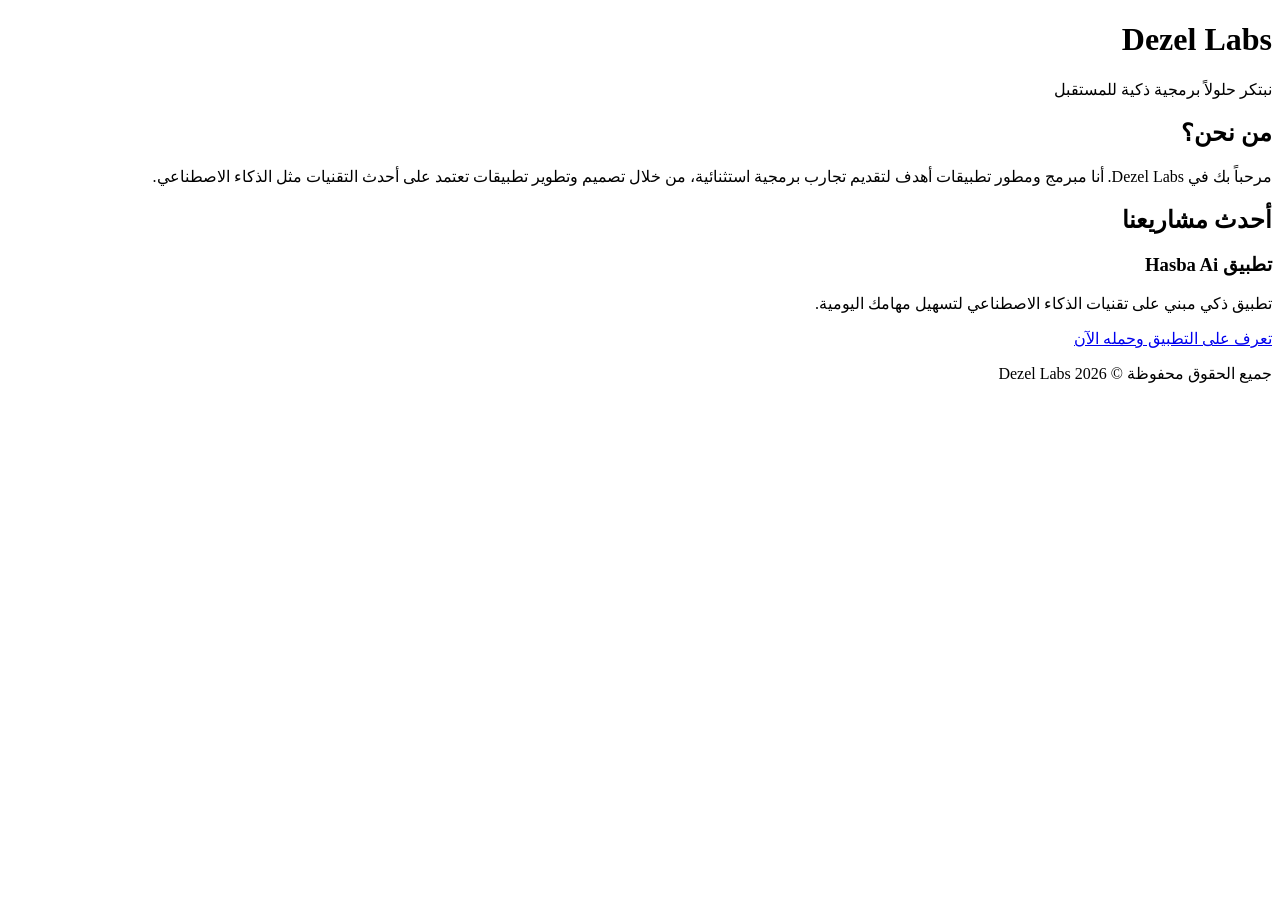
==== index.html @ 181e0662 "Add initial HTML structure for Dezel Labs site" ====
<!DOCTYPE html>
<html lang="ar" dir="rtl">
<head>
    <meta charset="UTF-8">
    <meta name="viewport" content="width=device-width, initial-scale=1.0">
    <title>Dezel Labs | الصفحة الرئيسية</title>
    <link rel="stylesheet" href="style.css">
    <link href="https://fonts.googleapis.com/css2?family=Cairo:wght@400;700&display=swap" rel="stylesheet">
</head>
<body>
    <header>
        <h1>Dezel Labs</h1>
        <p>نبتكر حلولاً برمجية ذكية للمستقبل</p>
    </header>

    <section class="about">
        <h2>من نحن؟</h2>
        <p>مرحباً بك في Dezel Labs. أنا مبرمج ومطور تطبيقات أهدف لتقديم تجارب برمجية استثنائية، من خلال تصميم وتطوير تطبيقات تعتمد على أحدث التقنيات مثل الذكاء الاصطناعي.</p>
    </section>

    <section class="projects">
        <h2>أحدث مشاريعنا</h2>
        <div class="project-card">
            <h3>تطبيق Hasba Ai</h3>
            <p>تطبيق ذكي مبني على تقنيات الذكاء الاصطناعي لتسهيل مهامك اليومية.</p>
            <a href="hasba-ai.html" class="btn">تعرف على التطبيق وحمله الآن</a>
        </div>
    </section>

    <footer>
        <p>جميع الحقوق محفوظة &copy; 2026 Dezel Labs</p>
    </footer>
</body>
</html>
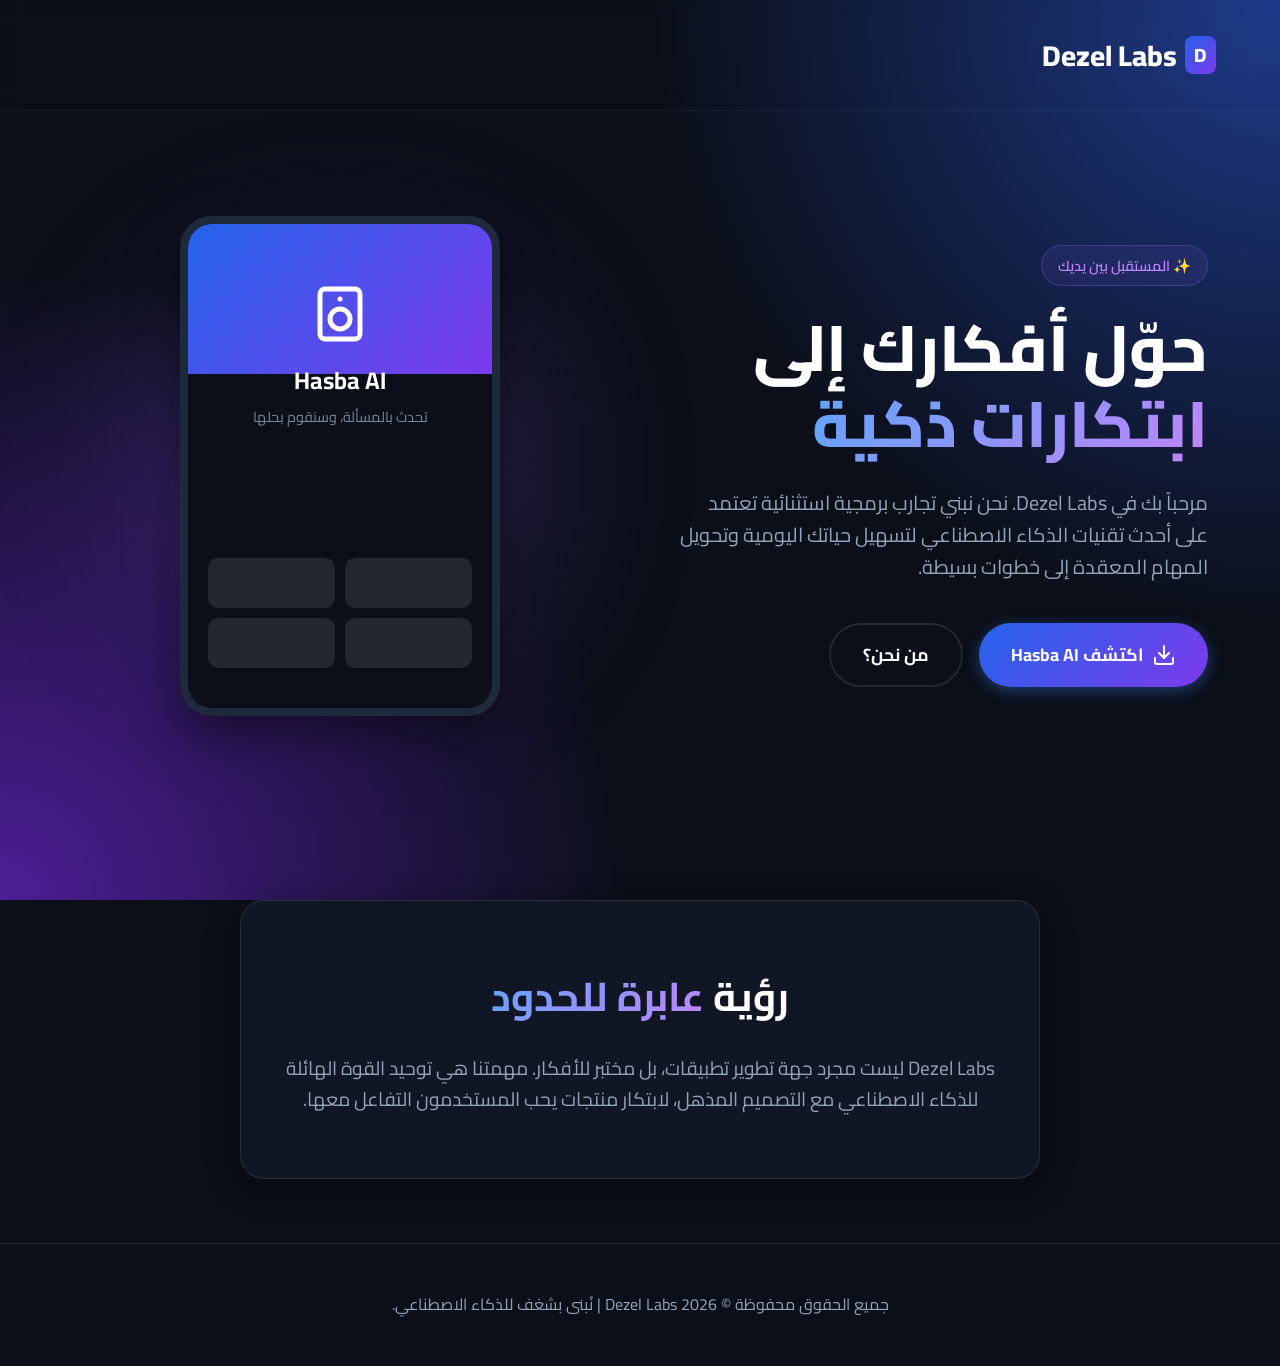
==== commit 2fa829cd: "Modern Redesign" ====
--- a/index.html
+++ b/index.html
@@ -3,32 +3,64 @@
 <head>
     <meta charset="UTF-8">
     <meta name="viewport" content="width=device-width, initial-scale=1.0">
-    <title>Dezel Labs | الصفحة الرئيسية</title>
+    <title>Dezel Labs | استكشف المستقبل عبر الذكاء الاصطناعي</title>
+    <!-- SEO Meta Tags -->
+    <meta name="description" content="ديزل لابز، نبتكر حلولاً برمجية ذكية للمستقبل عبر أدوات الذكاء الاصطناعي. حمل تطبيق الحاسبة الصوتية الذكية Hasba AI الآن.">
+    <meta name="theme-color" content="#0b0f19">
     <link rel="stylesheet" href="style.css">
-    <link href="https://fonts.googleapis.com/css2?family=Cairo:wght@400;700&display=swap" rel="stylesheet">
 </head>
 <body>
     <header>
-        <h1>Dezel Labs</h1>
-        <p>نبتكر حلولاً برمجية ذكية للمستقبل</p>
+        <a href="index.html" class="logo">
+            <span>D</span> Dezel Labs
+        </a>
     </header>
 
-    <section class="about">
-        <h2>من نحن؟</h2>
-        <p>مرحباً بك في Dezel Labs. أنا مبرمج ومطور تطبيقات أهدف لتقديم تجارب برمجية استثنائية، من خلال تصميم وتطوير تطبيقات تعتمد على أحدث التقنيات مثل الذكاء الاصطناعي.</p>
-    </section>
+    <main class="container">
+        <section class="hero">
+            <div class="hero-content">
+                <span class="hero-badge">✨ المستقبل بين يديك</span>
+                <h1>حوّل أفكارك إلى <span class="text-gradient">ابتكارات ذكية</span></h1>
+                <p>مرحباً بك في Dezel Labs. نحن نبني تجارب برمجية استثنائية تعتمد على أحدث تقنيات الذكاء الاصطناعي لتسهيل حياتك اليومية وتحويل المهام المعقدة إلى خطوات بسيطة.</p>
+                
+                <div class="hero-buttons">
+                    <a href="hasba-ai.html" class="btn">
+                        <svg width="24" height="24" viewBox="0 0 24 24" fill="none" stroke="currentColor" stroke-width="2" stroke-linecap="round" stroke-linejoin="round"><path d="M21 15v4a2 2 0 0 1-2 2H5a2 2 0 0 1-2-2v-4"></path><polyline points="7 10 12 15 17 10"></polyline><line x1="12" y1="15" x2="12" y2="3"></line></svg>
+                        اكتشف Hasba AI
+                    </a>
+                    <a href="#about" class="btn btn-secondary">من نحن؟</a>
+                </div>
+            </div>
+            
+            <div class="hero-mockup">
+                <!-- Glowing effect orb -->
+                <div class="glow-orb"></div>
+                <!-- Since we don't have the AI image yet, we use a beautiful inline CSS visual representation -->
+                <div class="mockup-img" style="background:#0b0f19; height: 500px; display:flex; flex-direction:column; padding:20px; text-align:center; position:relative; overflow:hidden;">
+                    <div style="background:linear-gradient(135deg, #2563eb, #7c3aed); position:absolute; top:0; left:0; right:0; height:150px; border-radius: 20px 20px 0 0;"></div>
+                    <div style="z-index:1; margin-top:40px; color:white;">
+                        <svg width="60" height="60" viewBox="0 0 24 24" fill="none" stroke="white" stroke-width="2" stroke-linecap="round" stroke-linejoin="round"><rect x="4" y="2" width="16" height="20" rx="2" ry="2"></rect><circle cx="12" cy="14" r="4"></circle><line x1="12" y1="6" x2="12.01" y2="6"></line></svg>
+                        <h2 style="margin-top:10px; font-size:1.5rem;">Hasba AI</h2>
+                        <p style="font-size:0.9rem; opacity:0.8; margin-top:5px;">تحدث بالمسألة، وسنقوم بحلها</p>
+                    </div>
+                    <div style="z-index:1; display:grid; grid-template-columns: 1fr 1fr; gap:10px; margin-top:auto; padding-bottom:20px;">
+                        <div style="background:rgba(255,255,255,0.1); height:50px; border-radius:10px;"></div>
+                        <div style="background:rgba(255,255,255,0.1); height:50px; border-radius:10px;"></div>
+                        <div style="background:rgba(255,255,255,0.1); height:50px; border-radius:10px;"></div>
+                        <div style="background:rgba(255,255,255,0.1); height:50px; border-radius:10px;"></div>
+                    </div>
+                </div>
+            </div>
+        </section>
 
-    <section class="projects">
-        <h2>أحدث مشاريعنا</h2>
-        <div class="project-card">
-            <h3>تطبيق Hasba Ai</h3>
-            <p>تطبيق ذكي مبني على تقنيات الذكاء الاصطناعي لتسهيل مهامك اليومية.</p>
-            <a href="hasba-ai.html" class="btn">تعرف على التطبيق وحمله الآن</a>
-        </div>
-    </section>
+        <section id="about" class="about glass-panel">
+            <h2>رؤية <span class="text-gradient">عابرة للحدود</span></h2>
+            <p>Dezel Labs ليست مجرد جهة تطوير تطبيقات، بل مختبر للأفكار. مهمتنا هي توحيد القوة الهائلة للذكاء الاصطناعي مع التصميم المذهل، لابتكار منتجات يحب المستخدمون التفاعل معها.</p>
+        </section>
+    </main>
 
     <footer>
-        <p>جميع الحقوق محفوظة &copy; 2026 Dezel Labs</p>
+        <p>جميع الحقوق محفوظة &copy; 2026 Dezel Labs | نُبنى بشغف للذكاء الاصطناعي.</p>
     </footer>
 </body>
 </html>
--- a/style.css
+++ b/style.css
@@ -0,0 +1,379 @@
+@import url('https://fonts.googleapis.com/css2?family=Cairo:wght@300;400;600;700;800&display=swap');
+
+:root {
+    --bg-color: #0b0f19;
+    --card-bg: rgba(20, 26, 42, 0.7);
+    --border-color: rgba(255, 255, 255, 0.1);
+    --text-primary: #ffffff;
+    --text-secondary: #94a3b8;
+    --accent-glow: #3b82f6;
+    --accent-purple: #8b5cf6;
+    --gradient-bg: radial-gradient(circle at top right, #1e3a8a, transparent 40%),
+                   radial-gradient(circle at bottom left, #4c1d95, transparent 40%);
+    --gradient-text: linear-gradient(135deg, #60a5fa, #c084fc);
+    --btn-primary: linear-gradient(135deg, #2563eb, #7c3aed);
+    --btn-hover: linear-gradient(135deg, #1d4ed8, #6d28d9);
+    --btn-download: linear-gradient(135deg, #10b981, #059669);
+    --btn-download-hover: linear-gradient(135deg, #059669, #047857);
+}
+
+* {
+    margin: 0;
+    padding: 0;
+    box-sizing: border-box;
+}
+
+body {
+    font-family: 'Cairo', sans-serif;
+    background-color: var(--bg-color);
+    color: var(--text-primary);
+    line-height: 1.6;
+    overflow-x: hidden;
+    min-height: 100vh;
+    background-image: var(--gradient-bg);
+    background-attachment: fixed;
+}
+
+/* Glassmorphism Utilities */
+.glass-panel {
+    background: var(--card-bg);
+    backdrop-filter: blur(12px);
+    -webkit-backdrop-filter: blur(12px);
+    border: 1px solid var(--border-color);
+    border-radius: 24px;
+    box-shadow: 0 8px 32px 0 rgba(0, 0, 0, 0.37);
+}
+
+.text-gradient {
+    background: var(--gradient-text);
+    -webkit-background-clip: text;
+    -webkit-text-fill-color: transparent;
+    background-clip: text;
+    display: inline-block;
+}
+
+/* Header & Nav */
+header {
+    padding: 2rem 5%;
+    display: flex;
+    justify-content: space-between;
+    align-items: center;
+    position: fixed;
+    width: 100%;
+    top: 0;
+    z-index: 1000;
+    backdrop-filter: blur(10px);
+    border-bottom: 1px solid rgba(255, 255, 255, 0.05);
+}
+
+.logo {
+    font-size: 1.8rem;
+    font-weight: 800;
+    text-decoration: none;
+    color: var(--text-primary);
+    display: flex;
+    align-items: center;
+    gap: 0.5rem;
+}
+
+.logo span {
+    background: var(--btn-primary);
+    padding: 0.2rem 0.6rem;
+    border-radius: 8px;
+    font-size: 1.2rem;
+}
+
+/* Standard Buttons */
+.btn {
+    display: inline-flex;
+    align-items: center;
+    justify-content: center;
+    gap: 0.5rem;
+    background: var(--btn-primary);
+    color: white;
+    padding: 1rem 2rem;
+    border-radius: 50px;
+    text-decoration: none;
+    font-weight: 700;
+    font-size: 1.1rem;
+    transition: all 0.3s cubic-bezier(0.25, 0.8, 0.25, 1);
+    border: none;
+    cursor: pointer;
+    box-shadow: 0 4px 15px rgba(59, 130, 246, 0.4);
+}
+
+.btn:hover {
+    background: var(--btn-hover);
+    transform: translateY(-3px);
+    box-shadow: 0 8px 25px rgba(59, 130, 246, 0.6);
+}
+
+.btn-download {
+    background: var(--btn-download);
+    box-shadow: 0 4px 15px rgba(16, 185, 129, 0.4);
+    font-size: 1.2rem;
+    padding: 1.2rem 2.5rem;
+}
+
+.btn-download:hover {
+    background: var(--btn-download-hover);
+    box-shadow: 0 8px 25px rgba(16, 185, 129, 0.6);
+}
+
+.btn-secondary {
+    background: transparent;
+    border: 2px solid var(--border-color);
+    box-shadow: none;
+}
+
+.btn-secondary:hover {
+    background: rgba(255, 255, 255, 0.1);
+    box-shadow: none;
+}
+
+/* Sections */
+.container {
+    max-width: 1200px;
+    margin: 0 auto;
+    padding: 0 2rem;
+}
+
+section {
+    padding: 8rem 0 4rem;
+}
+
+/* Hero Section */
+.hero {
+    display: flex;
+    align-items: center;
+    justify-content: space-between;
+    min-height: 100vh;
+    padding-top: 6rem;
+    gap: 4rem;
+}
+
+.hero-content {
+    flex: 1;
+    animation: fadeUp 1s ease-out;
+}
+
+.hero-badge {
+    display: inline-block;
+    padding: 0.5rem 1rem;
+    background: rgba(139, 92, 246, 0.1);
+    border: 1px solid rgba(139, 92, 246, 0.3);
+    color: #c084fc;
+    border-radius: 50px;
+    font-size: 0.9rem;
+    font-weight: 600;
+    margin-bottom: 1.5rem;
+}
+
+.hero h1 {
+    font-size: 4rem;
+    font-weight: 800;
+    line-height: 1.2;
+    margin-bottom: 1.5rem;
+}
+
+.hero p {
+    font-size: 1.25rem;
+    color: var(--text-secondary);
+    margin-bottom: 2.5rem;
+    max-width: 600px;
+}
+
+.hero-buttons {
+    display: flex;
+    gap: 1rem;
+    flex-wrap: wrap;
+}
+
+/* Mockup Container */
+.hero-mockup {
+    flex: 1;
+    position: relative;
+    display: flex;
+    justify-content: center;
+    align-items: center;
+    animation: float 6s ease-in-out infinite;
+}
+
+.mockup-img {
+    max-width: 100%;
+    width: 320px;
+    border-radius: 32px;
+    box-shadow: 0 20px 50px rgba(0, 0, 0, 0.5);
+    border: 8px solid #1e293b;
+    z-index: 2;
+}
+
+.glow-orb {
+    position: absolute;
+    width: 300px;
+    height: 300px;
+    background: var(--accent-purple);
+    border-radius: 50%;
+    filter: blur(100px);
+    opacity: 0.5;
+    z-index: 1;
+}
+
+/* About Section */
+.about {
+    text-align: center;
+    max-width: 800px;
+    margin: 0 auto;
+    padding: 4rem 2rem;
+}
+
+.about h2 {
+    font-size: 2.5rem;
+    margin-bottom: 1.5rem;
+}
+
+.about p {
+    color: var(--text-secondary);
+    font-size: 1.2rem;
+}
+
+/* App Details Page Specifics */
+.app-header {
+    text-align: center;
+    padding-top: 10rem;
+    margin-bottom: 4rem;
+}
+
+.app-header h1 {
+    font-size: 3.5rem;
+    margin-bottom: 1rem;
+}
+
+.features-grid {
+    display: grid;
+    grid-template-columns: repeat(auto-fit, minmax(300px, 1fr));
+    gap: 2rem;
+    margin: 4rem 0;
+}
+
+.feature-card {
+    padding: 2.5rem;
+    transition: transform 0.3s;
+}
+
+.feature-card:hover {
+    transform: translateY(-10px);
+}
+
+.feature-icon {
+    font-size: 2.5rem;
+    margin-bottom: 1.5rem;
+    display: inline-block;
+}
+
+.feature-card h3 {
+    font-size: 1.5rem;
+    margin-bottom: 1rem;
+    color: white;
+}
+
+.feature-card p {
+    color: var(--text-secondary);
+}
+
+.download-cta {
+    text-align: center;
+    padding: 5rem 2rem;
+    margin-top: 4rem;
+}
+
+.download-cta h2 {
+    font-size: 2.5rem;
+    margin-bottom: 1rem;
+}
+
+.download-cta p {
+    color: var(--text-secondary);
+    margin-bottom: 2rem;
+    max-width: 600px;
+    margin-inline: auto;
+}
+
+.version-info {
+    font-size: 0.9rem;
+    color: var(--text-secondary);
+    margin-top: 1rem;
+    display: block;
+}
+
+/* Footer */
+footer {
+    text-align: center;
+    padding: 3rem;
+    margin-top: 4rem;
+    border-top: 1px solid var(--border-color);
+    color: var(--text-secondary);
+}
+
+/* Animations */
+@keyframes fadeUp {
+    from {
+        opacity: 0;
+        transform: translateY(30px);
+    }
+    to {
+        opacity: 1;
+        transform: translateY(0);
+    }
+}
+
+@keyframes float {
+    0% { transform: translateY(0px); }
+    50% { transform: translateY(-20px); }
+    100% { transform: translateY(0px); }
+}
+
+@keyframes pulse {
+    0% { transform: scale(1); box-shadow: 0 4px 15px rgba(16, 185, 129, 0.4); }
+    50% { transform: scale(1.05); box-shadow: 0 8px 30px rgba(16, 185, 129, 0.6); }
+    100% { transform: scale(1); box-shadow: 0 4px 15px rgba(16, 185, 129, 0.4); }
+}
+
+.animate-pulse {
+    animation: pulse 2s infinite cubic-bezier(0.4, 0, 0.6, 1);
+}
+
+/* Responsive */
+@media (max-width: 900px) {
+    .hero {
+        flex-direction: column;
+        text-align: center;
+        padding-top: 8rem;
+    }
+    
+    .hero h1 {
+        font-size: 3rem;
+    }
+    
+    .hero p {
+        margin: 0 auto 2rem;
+    }
+    
+    .hero-buttons {
+        justify-content: center;
+    }
+    
+    .mockup-img {
+        width: 250px;
+    }
+}
+
+@media (max-width: 480px) {
+    .hero h1 {
+        font-size: 2.5rem;
+    }
+    
+    .btn {
+        width: 100%;
+    }
+}
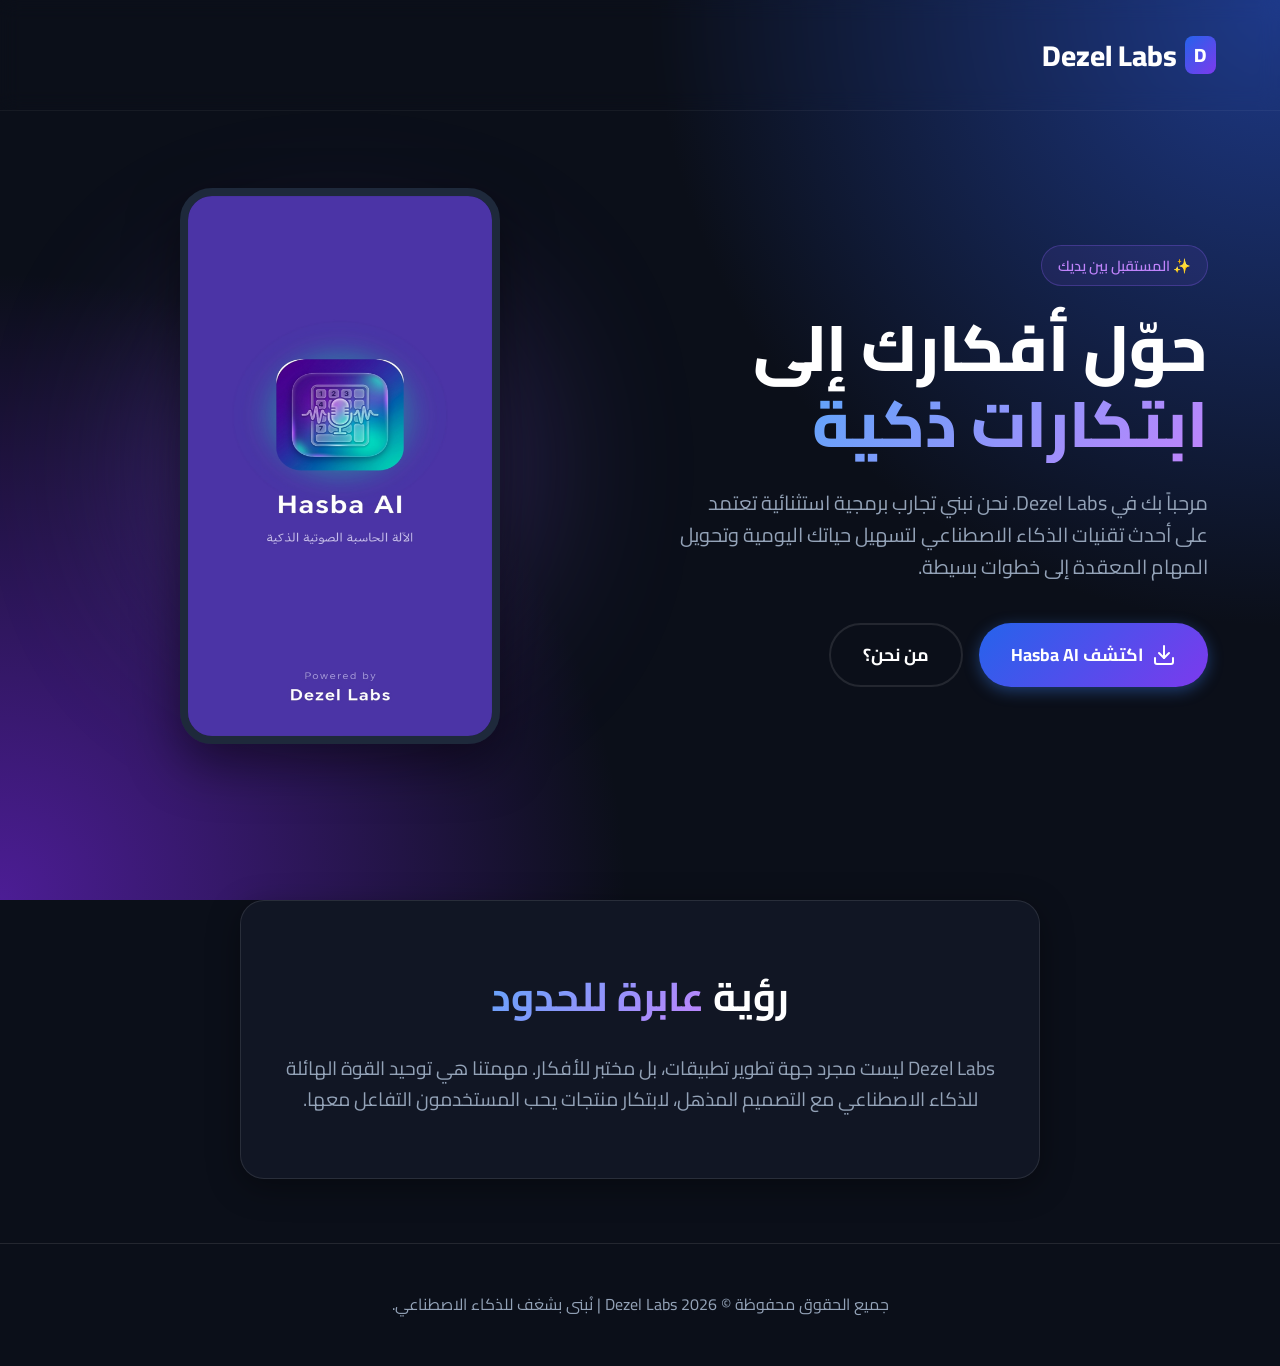
==== commit 3fa5f4a5: "feat: Add real app screenshots and gallery section" ====
--- a/index.html
+++ b/index.html
@@ -35,21 +35,8 @@
             <div class="hero-mockup">
                 <!-- Glowing effect orb -->
                 <div class="glow-orb"></div>
-                <!-- Since we don't have the AI image yet, we use a beautiful inline CSS visual representation -->
-                <div class="mockup-img" style="background:#0b0f19; height: 500px; display:flex; flex-direction:column; padding:20px; text-align:center; position:relative; overflow:hidden;">
-                    <div style="background:linear-gradient(135deg, #2563eb, #7c3aed); position:absolute; top:0; left:0; right:0; height:150px; border-radius: 20px 20px 0 0;"></div>
-                    <div style="z-index:1; margin-top:40px; color:white;">
-                        <svg width="60" height="60" viewBox="0 0 24 24" fill="none" stroke="white" stroke-width="2" stroke-linecap="round" stroke-linejoin="round"><rect x="4" y="2" width="16" height="20" rx="2" ry="2"></rect><circle cx="12" cy="14" r="4"></circle><line x1="12" y1="6" x2="12.01" y2="6"></line></svg>
-                        <h2 style="margin-top:10px; font-size:1.5rem;">Hasba AI</h2>
-                        <p style="font-size:0.9rem; opacity:0.8; margin-top:5px;">تحدث بالمسألة، وسنقوم بحلها</p>
-                    </div>
-                    <div style="z-index:1; display:grid; grid-template-columns: 1fr 1fr; gap:10px; margin-top:auto; padding-bottom:20px;">
-                        <div style="background:rgba(255,255,255,0.1); height:50px; border-radius:10px;"></div>
-                        <div style="background:rgba(255,255,255,0.1); height:50px; border-radius:10px;"></div>
-                        <div style="background:rgba(255,255,255,0.1); height:50px; border-radius:10px;"></div>
-                        <div style="background:rgba(255,255,255,0.1); height:50px; border-radius:10px;"></div>
-                    </div>
-                </div>
+                <!-- صورة واجهة التطبيق الحقيقية -->
+                <img src="assets/FIXED_Screenshot_٢٠٢٦٠٣٢٩_٠١١٢١١_com_dezellabs_voicecalculator_MainActivity_edit_237206979308366.jpg" alt="واجهة تطبيق Hasba AI - الشاشة الرئيسية" class="mockup-img">
             </div>
         </section>
 
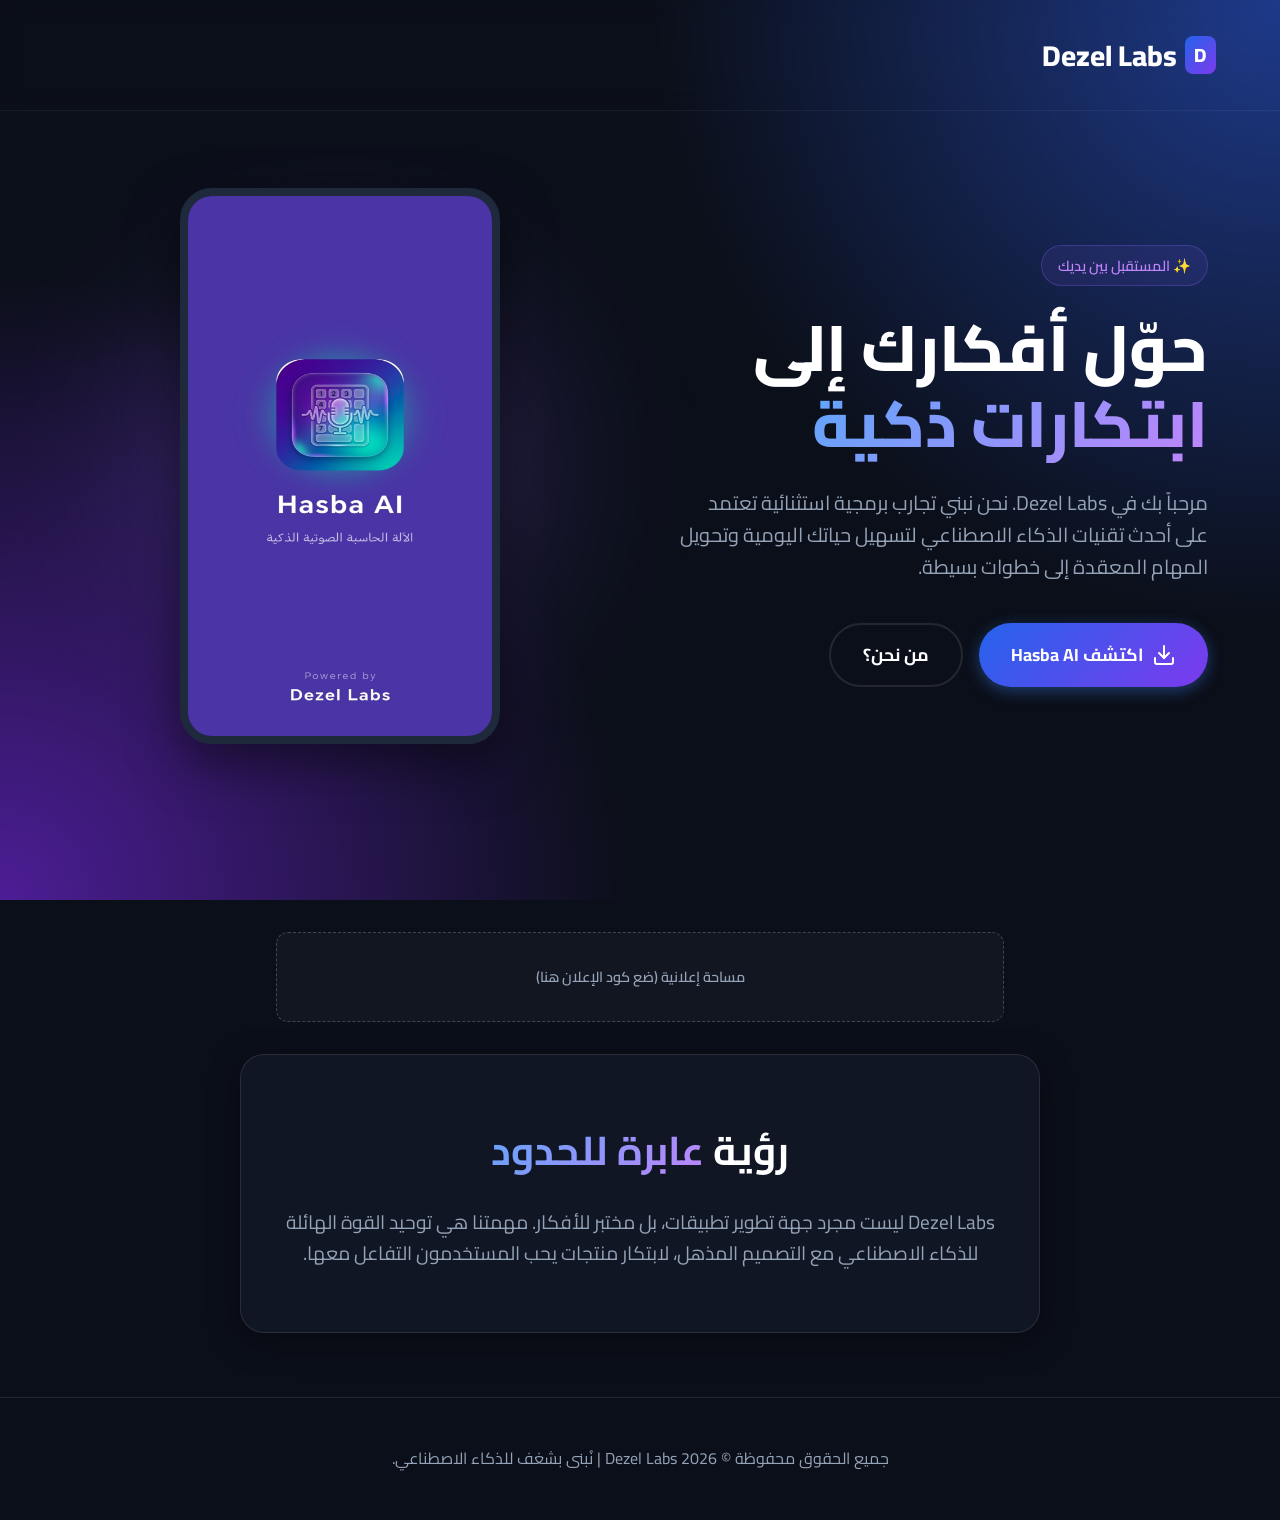
==== commit fb9b63b1: "2" ====
--- a/index.html
+++ b/index.html
@@ -8,6 +8,8 @@
     <meta name="description" content="ديزل لابز، نبتكر حلولاً برمجية ذكية للمستقبل عبر أدوات الذكاء الاصطناعي. حمل تطبيق الحاسبة الصوتية الذكية Hasba AI الآن.">
     <meta name="theme-color" content="#0b0f19">
     <link rel="stylesheet" href="style.css">
+    <!-- Google AdSense (استبدل القيم بمعرف الناشر الخاص بك) -->
+    <script async src="https://pagead2.googlesyndication.com/pagead/js/adsbygoogle.js?client=ca-pub-0000000000000000" crossorigin="anonymous"></script>
 </head>
 <body>
     <header>
@@ -36,9 +38,25 @@
                 <!-- Glowing effect orb -->
                 <div class="glow-orb"></div>
                 <!-- صورة واجهة التطبيق الحقيقية -->
-                <img src="assets/FIXED_Screenshot_٢٠٢٦٠٣٢٩_٠١١٢١١_com_dezellabs_voicecalculator_MainActivity_edit_237206979308366.jpg" alt="واجهة تطبيق Hasba AI - الشاشة الرئيسية" class="mockup-img">
+                <img src="assets/calculator.jpg" alt="واجهة تطبيق Hasba AI - الشاشة الرئيسية" class="mockup-img">
             </div>
         </section>
+
+        <!-- مساحة إعلانية رئيسية -->
+        <div class="ad-container">
+            <div class="ad-placeholder">مساحة إعلانية (ضع كود الإعلان هنا)</div>
+            <!--
+            <ins class="adsbygoogle"
+                 style="display:block"
+                 data-ad-client="ca-pub-0000000000000000"
+                 data-ad-slot="0000000000"
+                 data-ad-format="auto"
+                 data-full-width-responsive="true"></ins>
+            <script>
+                 (adsbygoogle = window.adsbygoogle || []).push({});
+            </script>
+            -->
+        </div>
 
         <section id="about" class="about glass-panel">
             <h2>رؤية <span class="text-gradient">عابرة للحدود</span></h2>
--- a/style.css
+++ b/style.css
@@ -315,6 +315,38 @@
     color: var(--text-secondary);
 }
 
+/* AdSense Container */
+.ad-container {
+    width: 100%;
+    text-align: center;
+    margin: 2rem auto;
+    overflow: hidden;
+    display: flex;
+    justify-content: center;
+}
+
+.ad-placeholder {
+    display: flex;
+    justify-content: center;
+    align-items: center;
+    width: 100%;
+    max-width: 728px;
+    height: 90px;
+    background: rgba(255, 255, 255, 0.03);
+    border: 1px dashed rgba(255, 255, 255, 0.2);
+    color: var(--text-secondary);
+    border-radius: 12px;
+    font-size: 0.9rem;
+    font-weight: 600;
+}
+
+@media (max-width: 768px) {
+    .ad-placeholder {
+        max-width: 300px;
+        height: 250px; /* Standard mobile ad size */
+    }
+}
+
 /* Animations */
 @keyframes fadeUp {
     from {
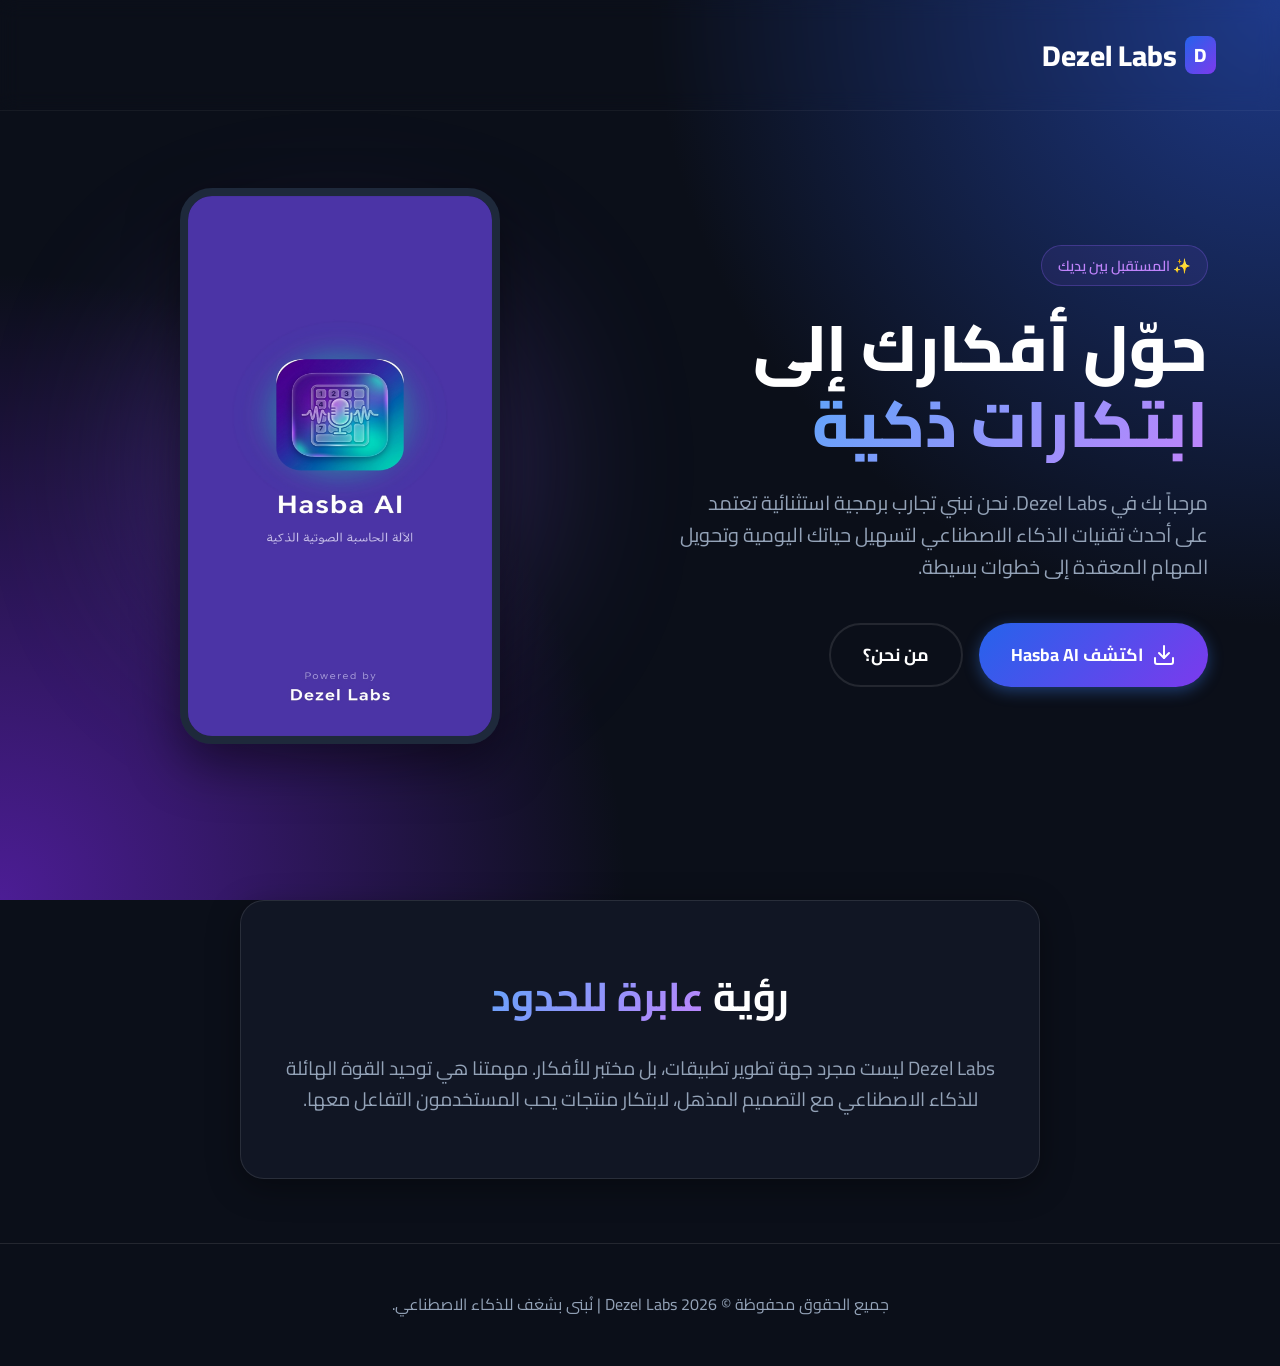
==== commit ee104323: "111" ====
--- a/index.html
+++ b/index.html
@@ -1,16 +1,20 @@
 <!DOCTYPE html>
 <html lang="ar" dir="rtl">
+
 <head>
     <meta charset="UTF-8">
     <meta name="viewport" content="width=device-width, initial-scale=1.0">
     <title>Dezel Labs | استكشف المستقبل عبر الذكاء الاصطناعي</title>
     <!-- SEO Meta Tags -->
-    <meta name="description" content="ديزل لابز، نبتكر حلولاً برمجية ذكية للمستقبل عبر أدوات الذكاء الاصطناعي. حمل تطبيق الحاسبة الصوتية الذكية Hasba AI الآن.">
+    <meta name="description"
+        content="ديزل لابز، نبتكر حلولاً برمجية ذكية للمستقبل عبر أدوات الذكاء الاصطناعي. حمل تطبيق الحاسبة الصوتية الذكية Hasba AI الآن.">
     <meta name="theme-color" content="#0b0f19">
     <link rel="stylesheet" href="style.css">
     <!-- Google AdSense (استبدل القيم بمعرف الناشر الخاص بك) -->
-    <script async src="https://pagead2.googlesyndication.com/pagead/js/adsbygoogle.js?client=ca-pub-0000000000000000" crossorigin="anonymous"></script>
+    <script async src="https://pagead2.googlesyndication.com/pagead/js/adsbygoogle.js?client=ca-pub-1355045838612970"
+        crossorigin="anonymous"></script>
 </head>
+
 <body>
     <header>
         <a href="index.html" class="logo">
@@ -23,17 +27,23 @@
             <div class="hero-content">
                 <span class="hero-badge">✨ المستقبل بين يديك</span>
                 <h1>حوّل أفكارك إلى <span class="text-gradient">ابتكارات ذكية</span></h1>
-                <p>مرحباً بك في Dezel Labs. نحن نبني تجارب برمجية استثنائية تعتمد على أحدث تقنيات الذكاء الاصطناعي لتسهيل حياتك اليومية وتحويل المهام المعقدة إلى خطوات بسيطة.</p>
-                
+                <p>مرحباً بك في Dezel Labs. نحن نبني تجارب برمجية استثنائية تعتمد على أحدث تقنيات الذكاء الاصطناعي
+                    لتسهيل حياتك اليومية وتحويل المهام المعقدة إلى خطوات بسيطة.</p>
+
                 <div class="hero-buttons">
                     <a href="hasba-ai.html" class="btn">
-                        <svg width="24" height="24" viewBox="0 0 24 24" fill="none" stroke="currentColor" stroke-width="2" stroke-linecap="round" stroke-linejoin="round"><path d="M21 15v4a2 2 0 0 1-2 2H5a2 2 0 0 1-2-2v-4"></path><polyline points="7 10 12 15 17 10"></polyline><line x1="12" y1="15" x2="12" y2="3"></line></svg>
+                        <svg width="24" height="24" viewBox="0 0 24 24" fill="none" stroke="currentColor"
+                            stroke-width="2" stroke-linecap="round" stroke-linejoin="round">
+                            <path d="M21 15v4a2 2 0 0 1-2 2H5a2 2 0 0 1-2-2v-4"></path>
+                            <polyline points="7 10 12 15 17 10"></polyline>
+                            <line x1="12" y1="15" x2="12" y2="3"></line>
+                        </svg>
                         اكتشف Hasba AI
                     </a>
                     <a href="#about" class="btn btn-secondary">من نحن؟</a>
                 </div>
             </div>
-            
+
             <div class="hero-mockup">
                 <!-- Glowing effect orb -->
                 <div class="glow-orb"></div>
@@ -42,25 +52,24 @@
             </div>
         </section>
 
-        <!-- مساحة إعلانية رئيسية -->
+        <!-- مساحة إعلانية رئيسية (مخفية حالياً)
         <div class="ad-container">
-            <div class="ad-placeholder">مساحة إعلانية (ضع كود الإعلان هنا)</div>
-            <!--
             <ins class="adsbygoogle"
                  style="display:block"
-                 data-ad-client="ca-pub-0000000000000000"
-                 data-ad-slot="0000000000"
+                 data-ad-client="ca-pub-1355045838612970"
+                 data-ad-slot="1234567890"
                  data-ad-format="auto"
                  data-full-width-responsive="true"></ins>
             <script>
                  (adsbygoogle = window.adsbygoogle || []).push({});
             </script>
-            -->
         </div>
+        -->
 
         <section id="about" class="about glass-panel">
             <h2>رؤية <span class="text-gradient">عابرة للحدود</span></h2>
-            <p>Dezel Labs ليست مجرد جهة تطوير تطبيقات، بل مختبر للأفكار. مهمتنا هي توحيد القوة الهائلة للذكاء الاصطناعي مع التصميم المذهل، لابتكار منتجات يحب المستخدمون التفاعل معها.</p>
+            <p>Dezel Labs ليست مجرد جهة تطوير تطبيقات، بل مختبر للأفكار. مهمتنا هي توحيد القوة الهائلة للذكاء الاصطناعي
+                مع التصميم المذهل، لابتكار منتجات يحب المستخدمون التفاعل معها.</p>
         </section>
     </main>
 
@@ -68,4 +77,5 @@
         <p>جميع الحقوق محفوظة &copy; 2026 Dezel Labs | نُبنى بشغف للذكاء الاصطناعي.</p>
     </footer>
 </body>
-</html>
+
+</html>
--- a/style.css
+++ b/style.css
@@ -325,28 +325,6 @@
     justify-content: center;
 }
 
-.ad-placeholder {
-    display: flex;
-    justify-content: center;
-    align-items: center;
-    width: 100%;
-    max-width: 728px;
-    height: 90px;
-    background: rgba(255, 255, 255, 0.03);
-    border: 1px dashed rgba(255, 255, 255, 0.2);
-    color: var(--text-secondary);
-    border-radius: 12px;
-    font-size: 0.9rem;
-    font-weight: 600;
-}
-
-@media (max-width: 768px) {
-    .ad-placeholder {
-        max-width: 300px;
-        height: 250px; /* Standard mobile ad size */
-    }
-}
-
 /* Animations */
 @keyframes fadeUp {
     from {
